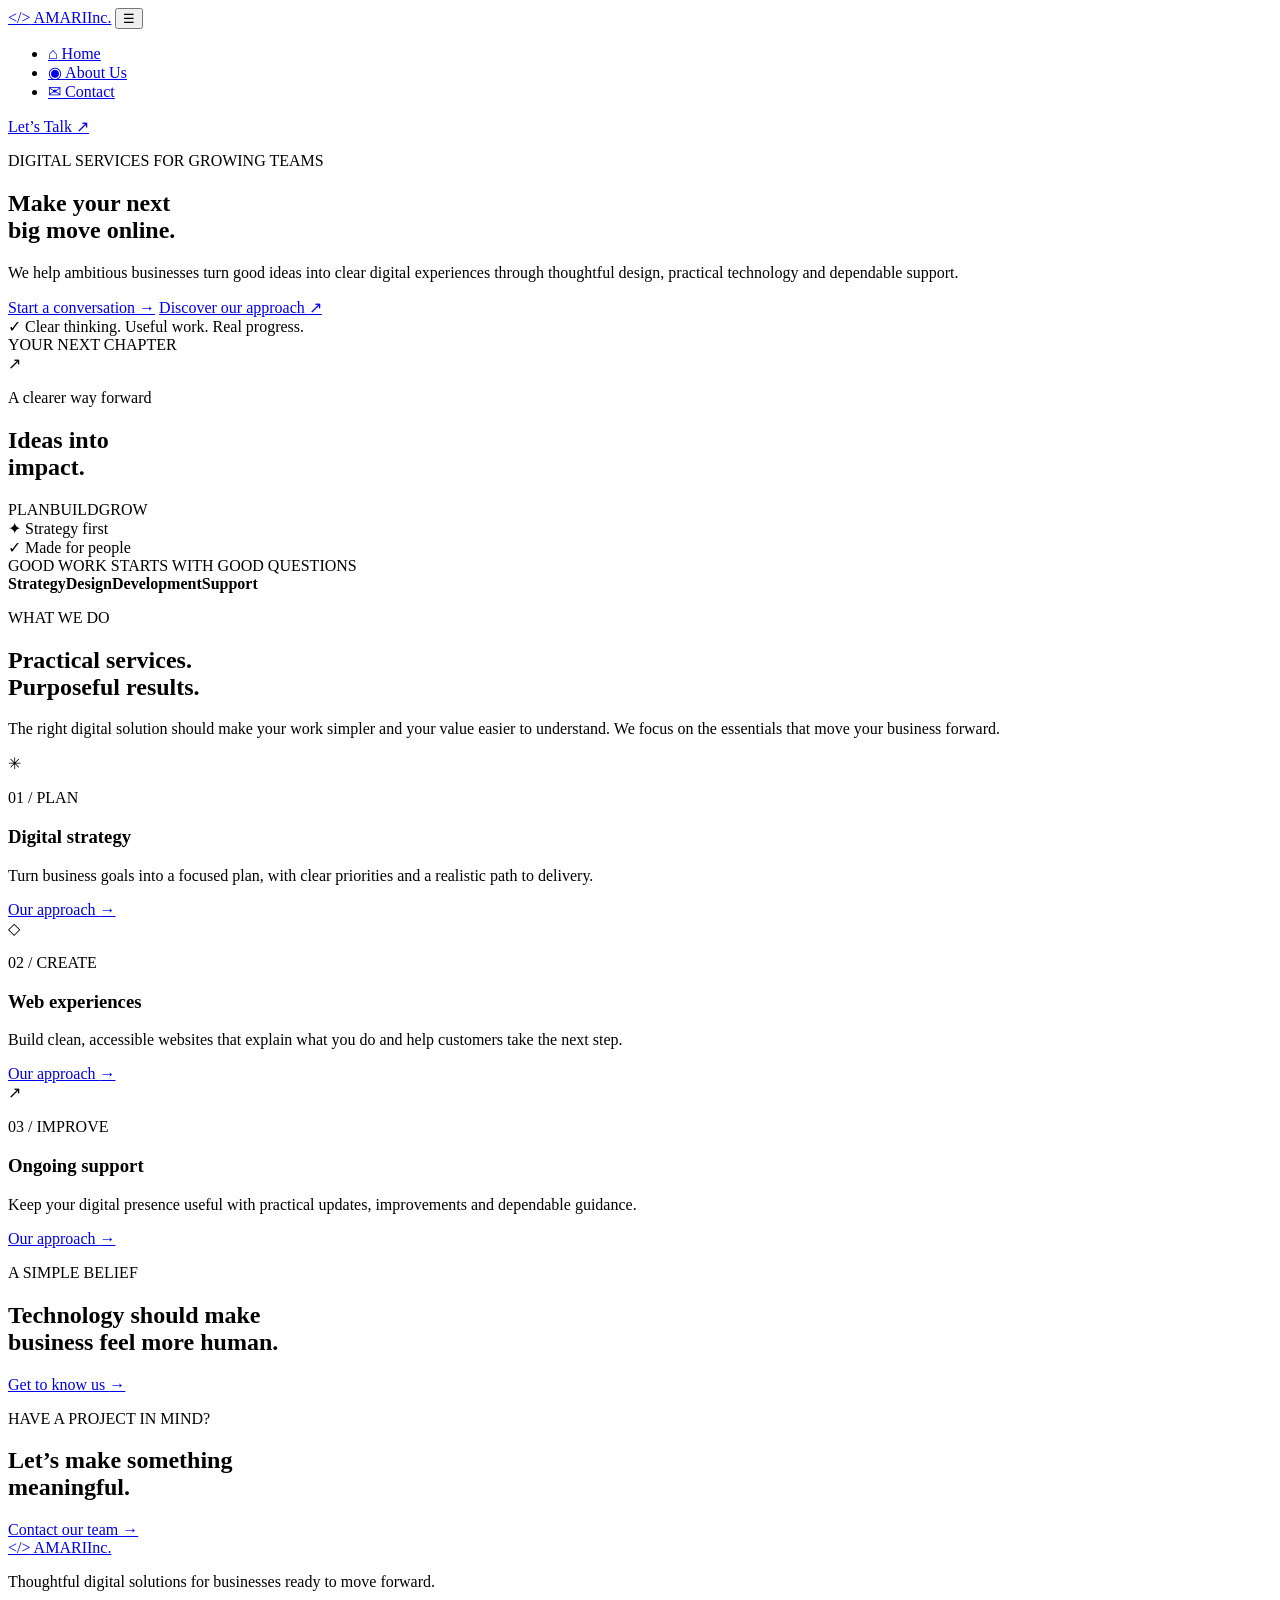
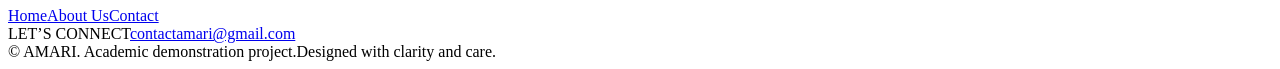
==== index.html @ 4cae8ad7 "Add files via upload" ====
<!DOCTYPE html>
<html lang="en">
<head>
  <meta charset="UTF-8">
  <meta name="viewport" content="width=device-width, initial-scale=1.0">
  <meta name="description" content="AMARI helps growing businesses build a clear, effective online presence.">
  <title>AMARI | Home</title>
  <link rel="stylesheet" href="css/style.css">
  <script src="js/script.js" defer></script>
</head>
<body>
  <header class="site-header">
    <nav class="navbar container" aria-label="Main navigation">
      <a class="brand" href="index.html"><span class="brand-mark">&lt;/&gt;</span> AMARI<span class="brand-light">Inc.</span></a>
      <button class="menu-toggle" aria-label="Open navigation" aria-expanded="false">☰</button>
      <ul class="nav-links">
        <li><a class="active" href="index.html"><span aria-hidden="true">⌂</span> Home</a></li>
        <li><a href="about.html"><span aria-hidden="true">◉</span> About Us</a></li>
        <li><a href="contact.html"><span aria-hidden="true">✉</span> Contact</a></li>
      </ul>
      <a class="nav-cta" href="contact.html">Let’s Talk <span aria-hidden="true">↗</span></a>
    </nav>
  </header>

  <main>
    <section class="hero container">
      <div class="hero-copy">
        <p class="eyebrow"><span class="eyebrow-dot"></span> DIGITAL SERVICES FOR GROWING TEAMS</p>
        <h1>Make your next<br><span>big move</span> online.</h1>
        <p class="hero-text">We help ambitious businesses turn good ideas into clear digital experiences through thoughtful design, practical technology and dependable support.</p>
        <div class="hero-actions">
          <a class="button button-primary" href="contact.html">Start a conversation <span aria-hidden="true">→</span></a>
          <a class="text-link" href="about.html">Discover our approach <span aria-hidden="true">↗</span></a>
        </div>
        <div class="hero-note"><span class="note-icon">✓</span> Clear thinking. Useful work. Real progress.</div>
      </div>
      <div class="hero-visual" aria-label="Abstract illustration representing digital growth">
        <div class="visual-orbit orbit-one"></div><div class="visual-orbit orbit-two"></div>
        <div class="visual-card card-main">
          <div class="mini-top"><span class="mini-dot"></span><span class="mini-dot"></span><span class="mini-dot"></span><span class="mini-label">YOUR NEXT CHAPTER</span></div>
          <div class="visual-spark">↗</div>
          <p class="visual-kicker">A clearer way forward</p>
          <h2>Ideas into<br>impact.</h2>
          <div class="visual-bars"><i></i><i></i><i></i><i></i><i></i><i></i><i></i></div>
          <div class="visual-bottom"><span>PLAN</span><span>BUILD</span><span>GROW</span></div>
        </div>
        <div class="floating-tag tag-top">✦ Strategy first</div>
        <div class="floating-tag tag-bottom"><span class="tag-check">✓</span> Made for people</div>
        <div class="visual-circle"></div>
      </div>
    </section>

    <section class="trust-strip">
      <div class="container trust-inner"><span>GOOD WORK STARTS WITH GOOD QUESTIONS</span><div><b>Strategy</b><b>Design</b><b>Development</b><b>Support</b></div></div>
    </section>

    <section class="section container">
      <div class="section-heading">
        <div><p class="eyebrow">WHAT WE DO</p><h2>Practical services.<br><span>Purposeful results.</span></h2></div>
        <p class="section-intro">The right digital solution should make your work simpler and your value easier to understand. We focus on the essentials that move your business forward.</p>
      </div>
      <div class="service-grid">
        <article class="service-card"><div class="service-icon icon-peach">✳</div><p class="card-number">01 / PLAN</p><h3>Digital strategy</h3><p>Turn business goals into a focused plan, with clear priorities and a realistic path to delivery.</p><a href="about.html" class="card-link">Our approach <span>→</span></a></article>
        <article class="service-card featured"><div class="service-icon icon-lilac">◇</div><p class="card-number">02 / CREATE</p><h3>Web experiences</h3><p>Build clean, accessible websites that explain what you do and help customers take the next step.</p><a href="about.html" class="card-link">Our approach <span>→</span></a></article>
        <article class="service-card"><div class="service-icon icon-mint">↗</div><p class="card-number">03 / IMPROVE</p><h3>Ongoing support</h3><p>Keep your digital presence useful with practical updates, improvements and dependable guidance.</p><a href="about.html" class="card-link">Our approach <span>→</span></a></article>
      </div>
    </section>

    <section class="statement-section">
      <div class="container statement-inner"><p class="eyebrow">A SIMPLE BELIEF</p><h2>Technology should make<br>business feel <span>more human.</span></h2><a class="button button-light" href="about.html">Get to know us <span>→</span></a></div>
    </section>

    <section class="cta-section container">
      <div><p class="eyebrow">HAVE A PROJECT IN MIND?</p><h2>Let’s make something<br><span>meaningful.</span></h2></div>
      <a class="button button-primary" href="contact.html">Contact our team <span>→</span></a>
    </section>
  </main>

  <footer class="site-footer">
    <div class="container footer-main"><div><a class="brand footer-brand" href="index.html"><span class="brand-mark">&lt;/&gt;</span> AMARI<span class="brand-light">Inc.</span></a><p>Thoughtful digital solutions for businesses ready to move forward.</p></div><div class="footer-links"><a href="index.html">Home</a><a href="about.html">About Us</a><a href="contact.html">Contact</a></div><div class="footer-contact"><span>LET’S CONNECT</span><a href="mailto:contactamari@gmail.com">contactamari@gmail.com</a></div></div>
    <div class="container footer-bottom"><span>© <span id="year"></span> AMARI. Academic demonstration project.</span><span>Designed with clarity and care.</span></div>
  </footer>
</body>
</html>
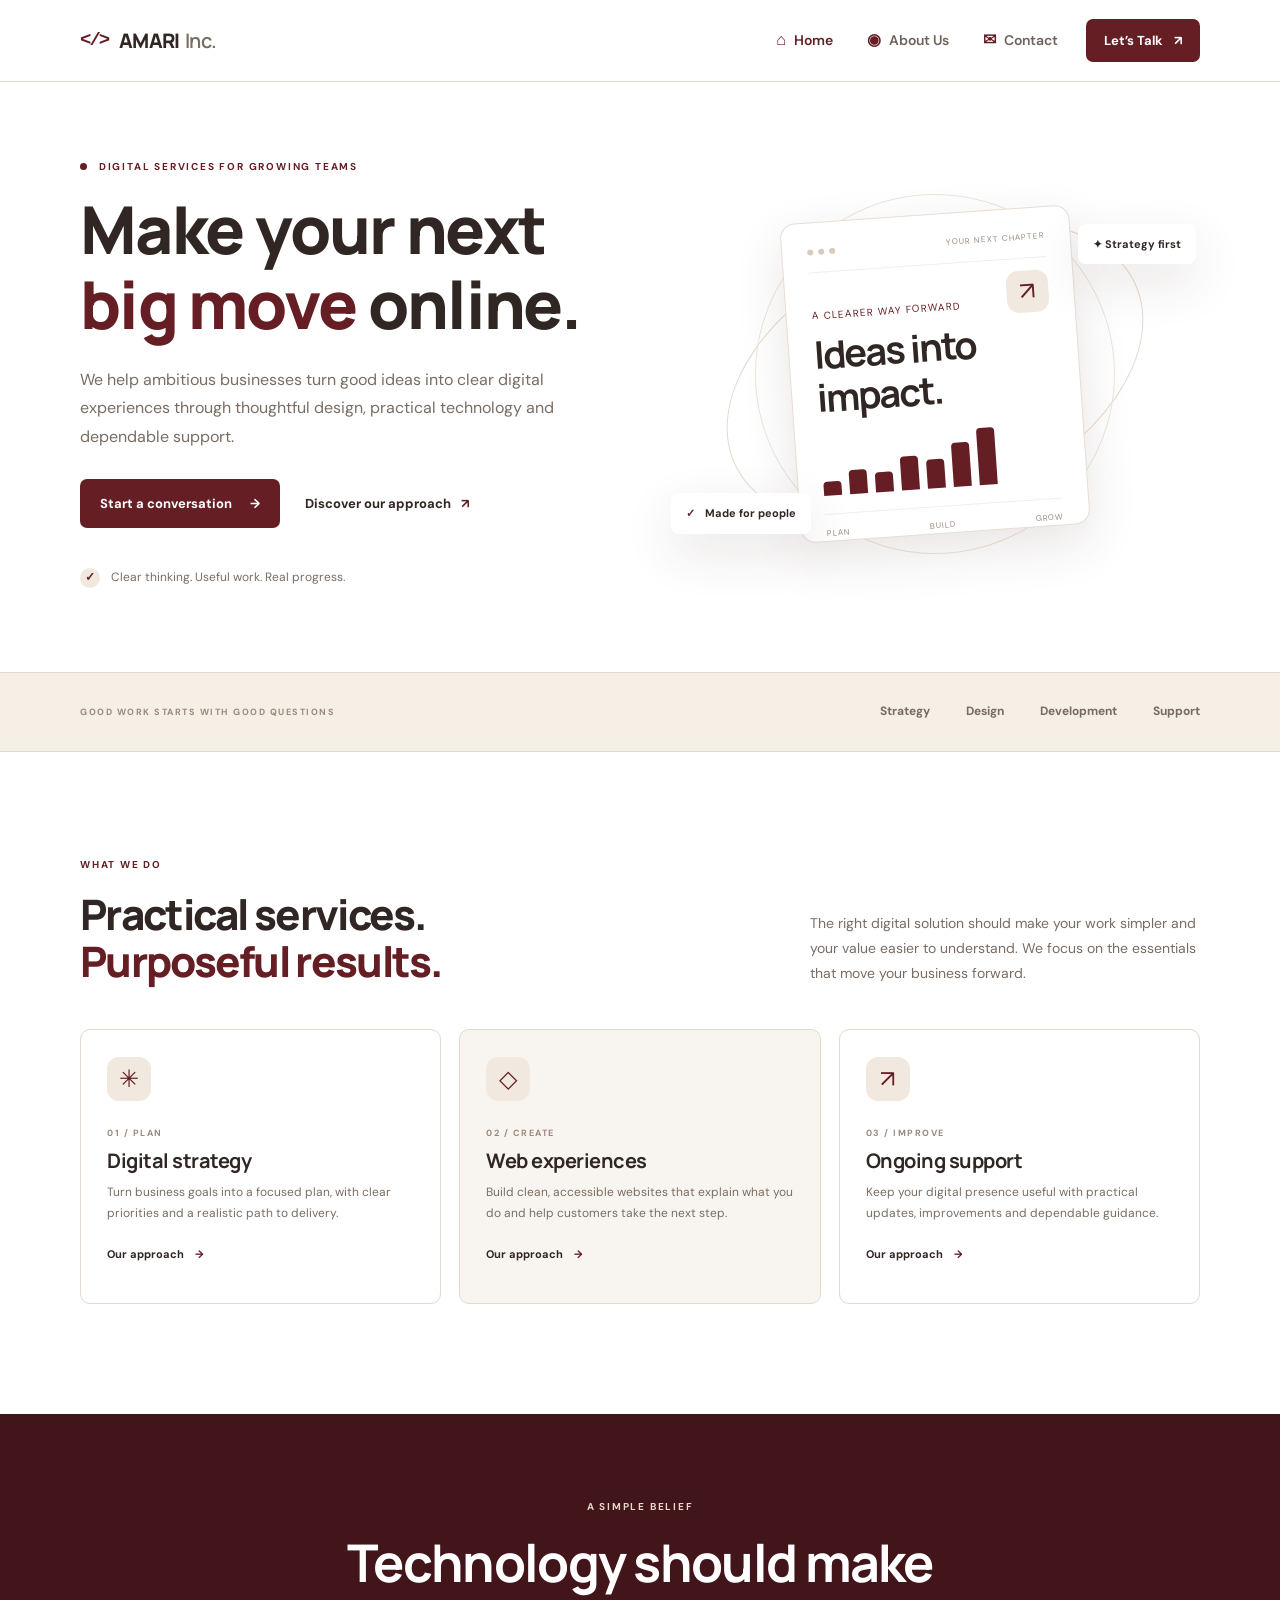
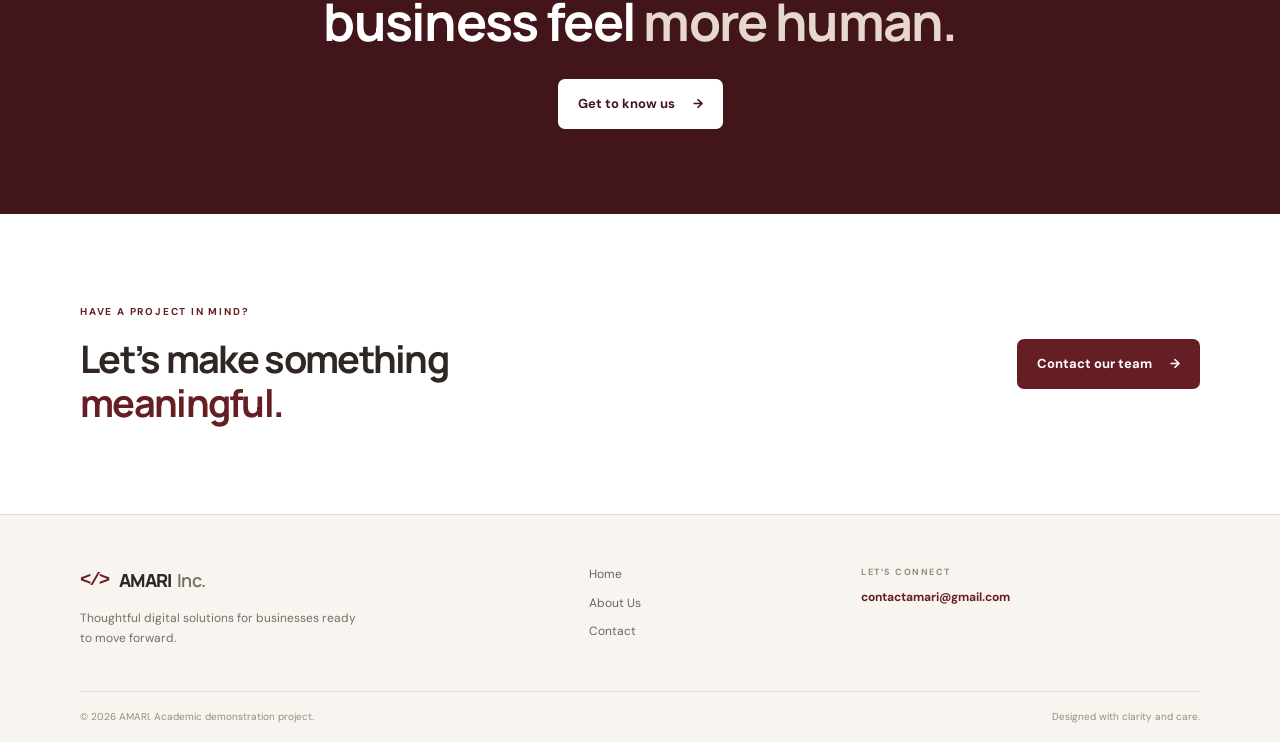
==== commit 2bc61023: "Update index.html" ====
--- a/index.html
+++ b/index.html
@@ -5,8 +5,8 @@
   <meta name="viewport" content="width=device-width, initial-scale=1.0">
   <meta name="description" content="AMARI helps growing businesses build a clear, effective online presence.">
   <title>AMARI | Home</title>
-  <link rel="stylesheet" href="css/style.css">
-  <script src="js/script.js" defer></script>
+  <link rel="stylesheet" href="style.css">
+  <script src="script.js" defer></script>
 </head>
 <body>
   <header class="site-header">
--- a/style.css
+++ b/style.css
@@ -0,0 +1,153 @@
+@import url('https://fonts.googleapis.com/css2?family=DM+Sans:wght@400;500;600;700&family=Manrope:wght@400;500;600;700;800&display=swap');
+
+:root{--ink:#302724;--muted:#796d63;--green:#641E24;--green-dark:#42151A;--mint:#F1E9DF;--cream:#f5efe6;--line:#e5d8cc;--white:#fff;--peach:#F1E9DF;--lilac:#F1E9DF;--shadow:0 18px 50px rgba(76,42,36,.12)}
+*{box-sizing:border-box;margin:0;padding:0}
+html{scroll-behavior:smooth}
+body{font-family:'DM Sans',sans-serif;color:var(--ink);background:#fff;line-height:1.65}
+a{color:inherit;text-decoration:none}
+button,input,textarea{font:inherit}
+.container{width:min(1120px,calc(100% - 48px));margin:0 auto}
+.site-header{height:82px;background:rgba(255,255,255,.94);border-bottom:1px solid var(--line);position:sticky;top:0;z-index:20;backdrop-filter:blur(12px)}
+.navbar{height:100%;display:flex;align-items:center;justify-content:space-between;gap:28px}
+.brand{display:inline-flex;align-items:center;gap:3px;font-family:Manrope,sans-serif;font-weight:800;font-size:20px;letter-spacing:-.8px;white-space:nowrap}
+.brand-mark{display:inline-flex;align-items:center;justify-content:center;color:#641E24;font-family:monospace;font-size:19px;font-weight:800;letter-spacing:-2px;margin-right:8px}
+.brand-light{font-weight:600;color:var(--muted);margin-left:3px}
+.nav-links{display:flex;align-items:center;gap:34px;list-style:none;margin-left:auto}
+.nav-links a{font-size:14px;color:#6f625b;font-weight:600;transition:.2s}
+.nav-links a span{color:var(--green);margin-right:5px;font-size:16px}
+.nav-links a:hover,.nav-links a.active{color:var(--green)}
+.nav-cta{background:var(--green);color:#fff;padding:11px 18px;border-radius:7px;font-size:13px;font-weight:700}
+.nav-cta:hover,.button-primary:hover{background:var(--green-dark);transform:translateY(-1px)}
+.nav-cta span{margin-left:8px}
+.menu-toggle{display:none;border:0;background:transparent;font-size:25px;color:var(--ink);cursor:pointer}
+.hero{min-height:590px;display:grid;grid-template-columns:1.02fr .98fr;align-items:center;gap:40px;padding-top:58px;padding-bottom:65px}
+.eyebrow{font-size:10px;letter-spacing:1.8px;font-weight:700;color:var(--green);margin-bottom:17px}
+.eyebrow-dot{display:inline-block;width:7px;height:7px;background:#641E24;border-radius:50%;margin-right:8px}
+h1,h2,h3{font-family:Manrope,sans-serif;letter-spacing:-1.7px;line-height:1.14}
+.hero h1,.page-hero h1{font-size:clamp(44px,5.2vw,66px);font-weight:800}
+h1 span,h2 span{color:var(--green)}
+.hero-text{max-width:500px;color:var(--muted);font-size:16px;margin:23px 0 27px;line-height:1.8}
+.hero-actions{display:flex;align-items:center;gap:25px;flex-wrap:wrap}
+.button{display:inline-flex;align-items:center;justify-content:center;gap:18px;padding:14px 20px;border-radius:7px;font-weight:700;font-size:13px;transition:.2s;border:0;cursor:pointer}
+.button-primary{background:var(--green);color:white}
+.text-link{font-weight:700;font-size:13px;color:var(--ink)}
+.text-link span{color:var(--green);margin-left:7px}
+.hero-note{margin-top:40px;color:var(--muted);font-size:12px}
+.note-icon{display:inline-grid;place-items:center;background:var(--mint);color:var(--green);width:20px;height:20px;border-radius:50%;margin-right:8px;font-weight:700}
+.hero-visual{height:430px;position:relative;display:grid;place-items:center}
+.visual-orbit{position:absolute;border:1px solid #e8d8cc;border-radius:50%;transform:rotate(-24deg)}
+.orbit-one{width:440px;height:270px}.orbit-two{width:360px;height:360px;transform:rotate(38deg);border-color:#eee5da}
+.visual-circle{position:absolute;width:270px;height:270px;border-radius:50%;background:#eadfd2;z-index:-1}
+.visual-card{width:290px;height:320px;background:#fff;border:1px solid #e8ddd2;border-radius:15px;box-shadow:var(--shadow);padding:22px 25px;position:relative;transform:rotate(-4deg)}
+.mini-top{display:flex;align-items:center;gap:5px;border-bottom:1px solid #edf0eb;padding-bottom:14px}
+.mini-dot{width:6px;height:6px;background:#D8CBBE;border-radius:50%}
+.mini-label{font-size:8px;letter-spacing:1px;color:#9a897d;margin-left:auto}
+.visual-spark{position:absolute;right:25px;top:62px;background:var(--mint);color:var(--green);width:42px;height:42px;border-radius:12px;display:grid;place-items:center;font-size:25px}
+.visual-kicker{font-size:10px;color:var(--green);letter-spacing:1px;text-transform:uppercase;margin-top:35px}
+.visual-card h2{font-size:38px;margin-top:8px;letter-spacing:-2px}
+.visual-bars{height:57px;display:flex;align-items:end;gap:8px;margin-top:20px}
+.visual-bars i{display:block;width:18px;background:#641E24;border-radius:4px 4px 0 0}
+.visual-bars i:nth-child(1){height:25%}.visual-bars i:nth-child(2){height:42%}.visual-bars i:nth-child(3){height:35%}.visual-bars i:nth-child(4){height:60%}.visual-bars i:nth-child(5){height:52%}.visual-bars i:nth-child(6){height:78%}.visual-bars i:nth-child(7){height:100%;background:var(--green)}
+.visual-bottom{display:flex;justify-content:space-between;border-top:1px solid #edf0eb;margin-top:18px;padding-top:12px;font-size:8px;letter-spacing:1px;color:#9a897d}
+.floating-tag{position:absolute;background:white;padding:11px 15px;border-radius:8px;box-shadow:var(--shadow);font-size:11px;font-weight:700;z-index:2}
+.tag-top{top:65px;right:4px}.tag-bottom{bottom:55px;left:0}
+.tag-check{color:var(--green);margin-right:7px}
+.trust-strip{background:var(--cream);border-top:1px solid var(--line);border-bottom:1px solid var(--line)}
+.trust-inner{min-height:78px;display:flex;align-items:center;justify-content:space-between;gap:20px}
+.trust-inner>span{font-size:9px;letter-spacing:1.5px;color:#9a897d;font-weight:700}
+.trust-inner div{display:flex;gap:36px;color:#786b61;font-size:12px}
+.section{padding-top:105px;padding-bottom:110px}
+.section-heading{display:flex;justify-content:space-between;align-items:end;gap:45px;margin-bottom:43px}
+.section-heading h2,.center-heading h2,.story-copy h2,.contact-info h2{font-size:42px;font-weight:800}
+.section-intro{max-width:390px;color:var(--muted);font-size:14px;line-height:1.8}
+.service-grid{display:grid;grid-template-columns:repeat(3,1fr);gap:18px}
+.service-card{border:1px solid var(--line);border-radius:10px;padding:27px 26px 25px;min-height:275px;transition:.25s;background:#fff}
+.service-card:hover,.value-card:hover{transform:translateY(-4px);box-shadow:var(--shadow)}
+.service-card.featured{background:#F8F5F0}
+.service-icon{width:44px;height:44px;border-radius:12px;display:grid;place-items:center;font-size:24px;margin-bottom:25px}
+.icon-peach{background:var(--peach);color:#641E24}.icon-lilac{background:var(--lilac);color:#641E24}.icon-mint{background:var(--mint);color:var(--green)}
+.card-number{font-size:9px;letter-spacing:1.5px;color:#9a897d;font-weight:700}
+.service-card h3{font-size:20px;letter-spacing:-.5px;margin:9px 0}
+.service-card>p:not(.card-number){font-size:12px;color:var(--muted);line-height:1.8}
+.card-link{display:inline-block;font-size:11px;font-weight:700;margin-top:20px}.card-link span{color:var(--green);margin-left:8px}
+.statement-section{background:var(--green-dark);color:#fff;padding:85px 0}
+.statement-inner{text-align:center}
+.statement-inner .eyebrow{color:#E6D8CC}
+.statement-inner h2{font-size:clamp(34px,4.5vw,52px);margin-bottom:28px}
+.statement-inner h2 span{color:#E6D8CC}
+.button-light{background:#fff;color:var(--green-dark)}
+.cta-section{padding-top:90px;padding-bottom:90px;display:flex;align-items:center;justify-content:space-between;gap:25px}
+.cta-section h2{font-size:38px}
+.site-footer{background:#F8F5F0;border-top:1px solid var(--line)}
+.footer-main{padding-top:50px;padding-bottom:42px;display:grid;grid-template-columns:1.4fr .7fr 1fr;gap:35px}
+.footer-brand{font-size:18px}
+.footer-main>div:first-child p{max-width:290px;color:var(--muted);font-size:12px;margin-top:13px}
+.footer-links{display:flex;flex-direction:column;gap:9px;font-size:12px;color:#6f625b}
+.footer-contact{display:flex;flex-direction:column;gap:8px}
+.footer-contact span{font-size:9px;letter-spacing:1.5px;color:#9a897d;font-weight:700}
+.footer-contact a{font-size:12px;font-weight:700;color:var(--green)}
+.footer-bottom{border-top:1px solid #e5d8cc;padding:17px 0;display:flex;justify-content:space-between;color:#9a897d;font-size:10px}
+.page-hero{padding-top:92px;padding-bottom:62px}
+.page-hero h1{font-size:clamp(43px,5vw,61px)}
+.page-hero>p:not(.eyebrow){max-width:560px;color:var(--muted);font-size:15px;line-height:1.8;margin-top:20px}
+.breadcrumb{display:flex;gap:12px;margin-top:36px;font-size:11px;color:#9a897d}
+.breadcrumb a{color:var(--green);font-weight:700}
+.about-story{background:var(--cream);padding:75px 0}
+.story-grid{display:grid;grid-template-columns:1fr 1fr;gap:85px;align-items:center}
+.story-art{height:390px;position:relative;display:grid;place-items:center}
+.story-art-shape{position:absolute;width:300px;height:300px;background:#F1E9DF;border-radius:48% 52% 60% 40%;transform:rotate(-20deg)}
+.story-art-card{width:235px;height:260px;background:#fff;border:1px solid #e8ddd2;border-radius:12px;box-shadow:var(--shadow);position:relative;padding:28px;transform:rotate(5deg)}
+.story-symbol{font-family:Manrope;font-size:60px;font-weight:800;color:var(--green)}
+.story-art-card p{font-family:Manrope;font-size:25px;font-weight:800;line-height:1.2;margin-top:25px}
+.story-art-card small{position:absolute;bottom:22px;font-size:8px;letter-spacing:1.5px;color:#9A897D}
+.story-stamp{position:absolute;right:35px;bottom:35px;width:85px;height:85px;background:#F1E9DF;border-radius:50%;display:grid;place-items:center;text-align:center;font-size:10px;line-height:1.3;font-weight:800;color:#641E24;transform:rotate(12deg)}
+.story-copy h2{margin-bottom:22px}
+.story-copy>p:not(.eyebrow){font-size:13px;color:var(--muted);line-height:1.9;margin-bottom:15px;text-align:justify}
+.story-copy .text-link{display:inline-block;margin-top:10px}
+.values-section{padding-top:90px;padding-bottom:100px}
+.center-heading{text-align:center;margin-bottom:42px}
+.center-heading h2{font-size:39px}
+.center-heading>p:last-child{color:var(--muted);font-size:13px;margin-top:12px}
+.values-grid{display:grid;grid-template-columns:repeat(3,1fr);gap:18px}
+.value-card{border:1px solid var(--line);padding:27px;border-radius:10px;transition:.25s}
+.value-icon{width:40px;height:40px;border-radius:12px;background:var(--mint);color:var(--green);display:grid;place-items:center;font-size:22px;margin-bottom:20px}
+.value-card h3{font-size:18px;letter-spacing:-.4px;margin-bottom:8px}
+.value-card p{font-size:12px;color:var(--muted);line-height:1.8}
+.process-section{background:var(--cream);padding:90px 0 100px}
+.process-list{border-top:1px solid #dfe5dd}
+.process-item{display:grid;grid-template-columns:90px 1fr 30px;align-items:center;padding:21px 5px;border-bottom:1px solid #dfe5dd;gap:20px}
+.process-item>span{font-size:12px;color:var(--green);font-weight:700}
+.process-item h3{font-size:17px;letter-spacing:-.3px}
+.process-item p{font-size:12px;color:var(--muted);margin-top:3px}
+.process-item>b{color:var(--green);font-size:18px}
+.contact-hero{padding-bottom:55px}
+.contact-section{background:var(--cream);padding:70px 0 95px}
+.contact-grid{display:grid;grid-template-columns:.8fr 1.2fr;gap:80px;align-items:start}
+.contact-info h2{font-size:43px;margin-bottom:18px}
+.contact-description{font-size:13px;color:var(--muted);line-height:1.9;margin-bottom:30px}
+.contact-detail{display:flex;gap:14px;align-items:center;margin:21px 0}
+.detail-icon{width:40px;height:40px;border-radius:10px;background:#F1E9DF;display:grid;place-items:center;color:var(--green);font-size:18px}
+.contact-detail small{font-size:9px;letter-spacing:1.2px;color:#929d94;font-weight:700}
+.contact-detail a,.contact-detail p{display:block;font-size:12px;font-weight:600;color:var(--ink);margin-top:2px}
+.contact-note{background:#F1E9DF;border-radius:8px;padding:14px;font-size:11px;color:#641E24;margin-top:30px}
+.contact-note span{margin-right:8px}
+.contact-form-card{background:#fff;border:1px solid var(--line);border-radius:12px;padding:32px;box-shadow:0 12px 35px rgba(31,53,41,.04)}
+.contact-form-card h3{font-size:23px;letter-spacing:-.7px}
+.form-subtitle{font-size:12px;color:var(--muted);margin-top:5px;margin-bottom:25px}
+.form-row{display:grid;grid-template-columns:1fr 1fr;gap:15px}
+.form-group{display:flex;flex-direction:column;margin-bottom:17px}
+.form-group label{font-size:11px;font-weight:700;margin-bottom:7px}
+.form-group label span{color:#641E24}
+.form-group input,.form-group textarea{width:100%;border:1px solid #dfe5df;border-radius:6px;padding:11px 12px;font-size:12px;outline:none;background:#fff;transition:.2s}
+.form-group input:focus,.form-group textarea:focus{border-color:#641E24;box-shadow:0 0 0 3px #F1E9DF}
+.form-group textarea{resize:vertical}
+.form-group input.invalid,.form-group textarea.invalid{border-color:#641E24}
+.field-error{min-height:15px;color:#641E24;font-size:10px;margin-top:3px}
+.submit-button{width:100%;margin-top:4px}
+.form-status{font-size:12px;margin-top:12px;font-weight:600}
+.form-status.success{color:var(--green)}
+.form-status.error{color:#641E24}
+.form-disclaimer{font-size:9px;color:#9a897d;margin-top:12px;line-height:1.5}
+@media(max-width:800px){.nav-links{gap:17px}.nav-cta{display:none}.hero{gap:10px}.hero-visual{transform:scale(.9)}.story-grid{gap:35px}.contact-grid{gap:35px}.trust-inner div{gap:17px}}
+@media(max-width:650px){.container{width:min(100% - 34px,520px)}.site-header{height:70px}.menu-toggle{display:block;margin-left:auto}.nav-links{display:none;position:absolute;top:69px;left:0;right:0;background:#fff;padding:18px 25px 22px;border-bottom:1px solid var(--line);flex-direction:column;align-items:flex-start;gap:16px}.nav-links.open{display:flex}.hero{grid-template-columns:1fr;padding-top:65px;padding-bottom:45px}.hero h1{font-size:49px}.hero-visual{height:350px;transform:scale(.88);margin-top:5px}.trust-inner{padding:18px 0;align-items:flex-start;flex-direction:column}.trust-inner div{flex-wrap:wrap;gap:12px 22px}.section{padding:75px 0}.section-heading{align-items:flex-start;flex-direction:column;gap:17px}.section-heading h2,.story-copy h2,.contact-info h2{font-size:35px}.service-grid,.values-grid{grid-template-columns:1fr}.service-card{min-height:0}.statement-section{padding:70px 0}.statement-inner h2{font-size:35px}.cta-section{padding:65px 0;align-items:flex-start;flex-direction:column}.cta-section h2{font-size:34px}.footer-main{grid-template-columns:1fr 1fr;gap:28px}.footer-main>div:first-child{grid-column:1/-1}.footer-bottom{gap:10px;flex-direction:column}.page-hero{padding-top:65px;padding-bottom:45px}.page-hero h1{font-size:46px}.about-story{padding:55px 0}.story-grid{grid-template-columns:1fr;gap:25px}.story-art{height:320px}.story-art-shape{width:250px;height:250px}.story-art-card{width:205px;height:235px}.story-stamp{right:20px;bottom:20px}.values-section,.process-section{padding:70px 0}.contact-section{padding:55px 0 70px}.contact-grid{grid-template-columns:1fr;gap:35px}.contact-form-card{padding:23px}.form-row{grid-template-columns:1fr;gap:0}.process-item{grid-template-columns:40px 1fr 20px;gap:12px}}
+@media(prefers-reduced-motion:reduce){html{scroll-behavior:auto}*,*::before,*::after{transition:none!important}}
